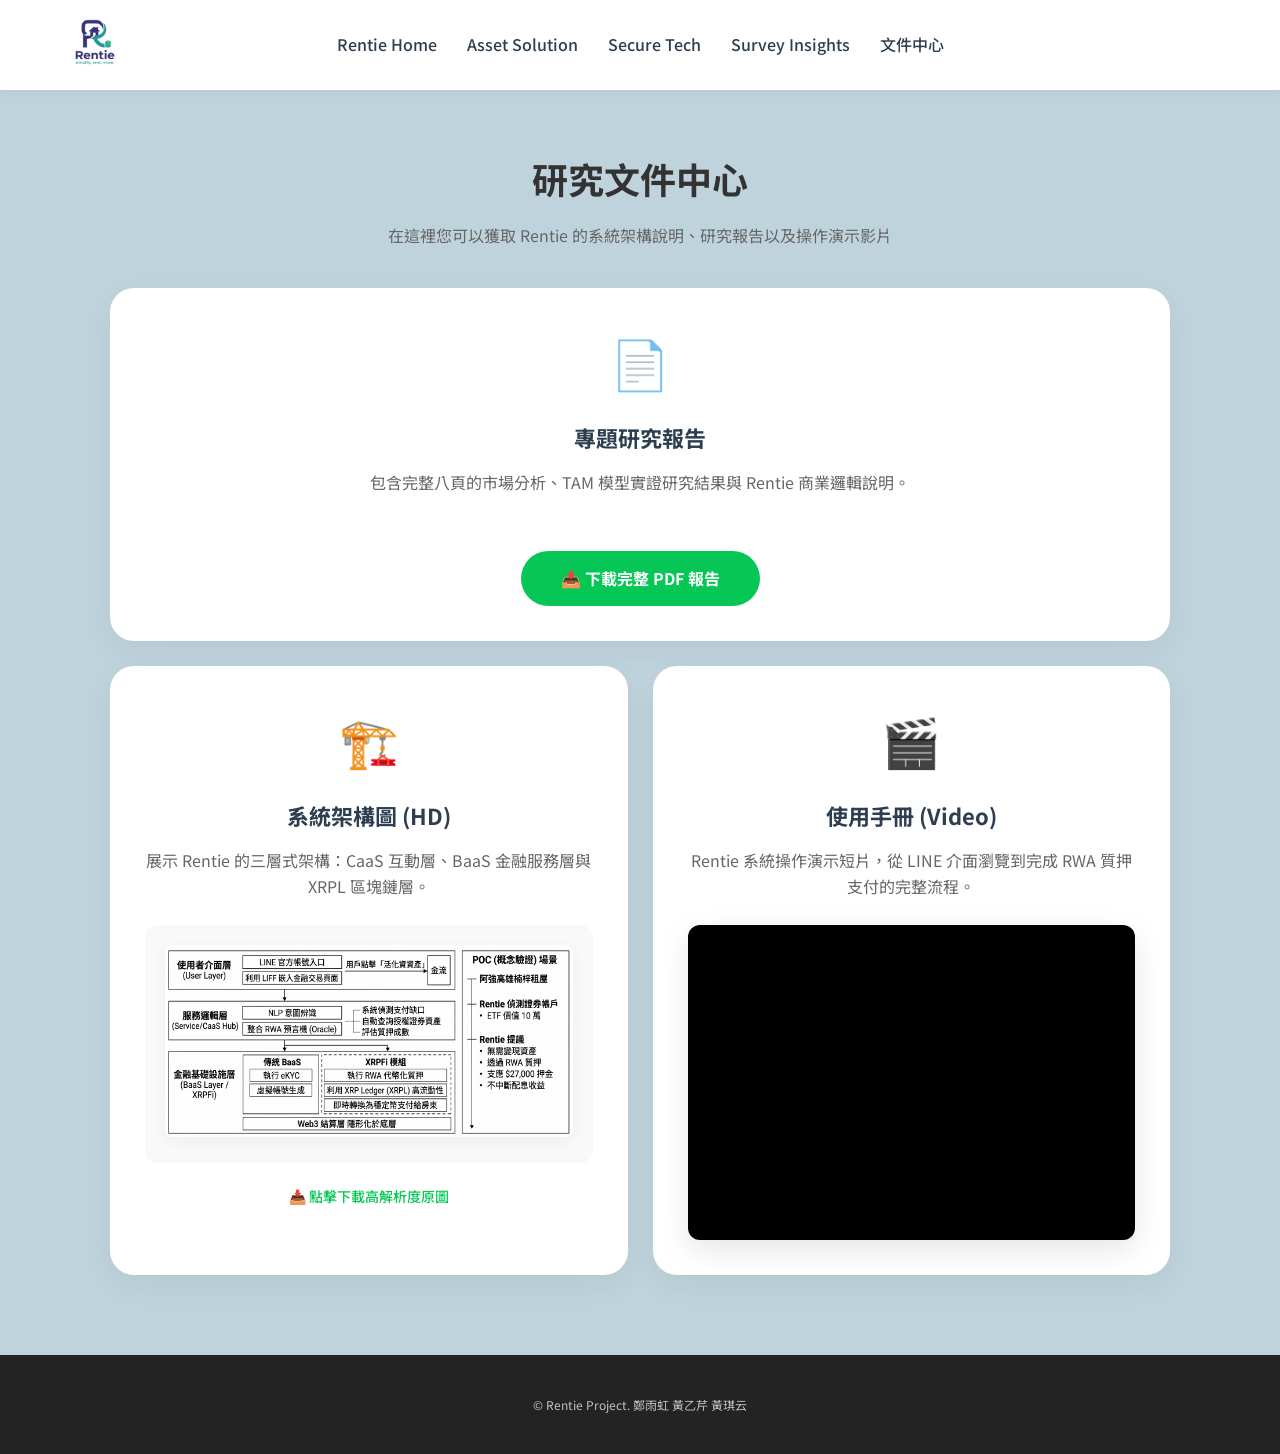
==== doc_center.html @ cee9d274 "Add files via upload" ====
<!DOCTYPE html>
<html lang="zh-TW">
<head>
    <meta charset="UTF-8">
    <meta name="viewport" content="width=device-width, initial-scale=1.0">
    <title>Rentie | 文件中心 - Rentie 研究資源</title>
    <link rel="icon" type="image/png" href="./logo.png">
    <link rel="stylesheet" href="./index.css?v=2">
    <link href="https://fonts.googleapis.com/css2?family=Noto+Sans+TC:wght@300;400;700&display=swap" rel="stylesheet">
    
</head>
<body>
    <nav class="navbar">
        <div class="nav-container">
            <a href="./index.html" class="logo">
                <img src="./logo.png" alt="Rentie Logo">
            </a>
            <ul class="nav-links">
                <li><a href="./index.html">Rentie Home</a></li>
                <li><a href="./solution.html">Asset Solution</a></li>
                <li><a href="./secure.html">Secure Tech</a></li>
                <li><a href="./insights.html">Survey Insights</a></li>
                <li><a href="./doc_center.html">文件中心</a></li>
            </ul>
            <div class="nav-placeholder"></div>
        </div>
    </nav>

    <main>
        
<div class="files-wrapper">
    <div class="container">

        <header class="files-header">
            <h1>研究文件中心</h1>
            <p>在這裡您可以獲取 Rentie 的系統架構說明、研究報告以及操作演示影片</p>
        </header>

        <div class="files-grid">

            <div class="bento-card file-card">
                <div class="file-icon">📄</div>
                <h3>專題研究報告</h3>
                <p>包含完整八頁的市場分析、TAM 模型實證研究結果與 Rentie 商業邏輯說明。</p>
                <div class="file-action">
                    <a href="./Rentie_Research.pdf" class="btn-main" download>
                        📥 下載完整 PDF 報告
                    </a>
                </div>
            </div>

            <div class="bento-card file-card">
                <div class="file-icon">🏗️</div>
                <h3>系統架構圖 (HD)</h3>
                <p>展示 Rentie 的三層式架構：CaaS 互動層、BaaS 金融服務層與 XRPL 區塊鏈層。</p>

                <div class="arch-preview" onclick="openImageModal()">
                    <img src="./architechure.png" alt="Rentie System Architecture" id="archImg"
                        class="clickable-img">
                    <div class="click-hint">🔍 點擊放大查看</div>
                </div>

                <div class="file-action">
                    <a href="./architechure.png" class="btn-sub" download>📥 點擊下載高解析度原圖</a>
                </div>
            </div>

            <div class="bento-card file-card">
                <div class="file-icon">🎬</div>
                <h3>使用手冊 (Video)</h3>
                <p>Rentie 系統操作演示短片，從 LINE 介面瀏覽到完成 RWA 質押支付的完整流程。</p>
                <div class="video-container">
                    <iframe width="100%" height="315" src="https://www.youtube.com/embed/你的影片專屬代碼" title="YouTube video player" frameborder="0" allow="accelerometer; autoplay; clipboard-write; encrypted-media; gyroscope; picture-in-picture; web-share" allowfullscreen></iframe>
                </div>
            </div>

        </div>
    </div>
</div>

<div id="imageModal" class="custom-modal" onclick="closeImageModal()">
    <span class="close-modal">&times;</span>
    <img class="modal-content" id="expandedImg">
</div>

    </main>

    <footer class="footer">
        <p>&copy; Rentie Project. 鄭雨虹  黃乙芹  黃琪云</p>
    </footer>

    <script>
        const observerOptions = { threshold: 0.15 };
        const observer = new IntersectionObserver((entries) => {
            entries.forEach(entry => {
                if (entry.isIntersecting) entry.target.classList.add('active');
            });
        }, observerOptions);
        document.querySelectorAll('.reveal').forEach(el => observer.observe(el));
    </script>

<button onclick="scrollToTop()" id="backToTopBtn" title="回最頂端">
    <span class="arrow">↑</span>
    <span class="text">TOP</span>
</button>

<script>
    // 取得按鈕
    const mybutton = document.getElementById("backToTopBtn");

    // 當使用者向下捲動 300px 時，顯示按鈕
    window.onscroll = function() {
        if (document.body.scrollTop > 300 || document.documentElement.scrollTop > 300) {
            mybutton.style.display = "flex";
            mybutton.style.opacity = "1";
        } else {
            mybutton.style.opacity = "0";
            // 延遲隱藏，讓淡出動畫跑完
            setTimeout(() => {
                if(mybutton.style.opacity === "0") mybutton.style.display = "none";
            }, 300);
        }
    };

    // 捲動到最頂端的函式
    function scrollToTop() {
        window.scrollTo({
            top: 0,
            behavior: 'smooth' // 讓捲動過程變得很滑順
        });
    }
</script>
    
<script>
    // 控制圖片放大的 JavaScript
    function openImageModal() {
        const modal = document.getElementById("imageModal");
        const img = document.getElementById("archImg");
        const modalImg = document.getElementById("expandedImg");

        modal.style.display = "flex"; // 顯示黑底區塊
        modalImg.src = img.src;       // 把原本圖片的路徑塞給放大的圖片
    }

    function closeImageModal() {
        document.getElementById("imageModal").style.display = "none"; // 點擊旁邊就隱藏
    }
</script>

</body>
</html>
---- index.css ----
/* ==========================================================================
   Rentie 專案 - 核心樣式表 (Core Stylesheet)
   ========================================================================== */

/* --- 1. 全域變數 (CSS Variables) --- */
:root {
    /* 色彩計畫 */
    --oat-latte: #bfd3dc;      
    --charcoal: #333333;       /* 深炭灰文字 */
    --morandi-blue: #98A8B0;   /* 莫蘭迪藍 */
    --line-green: #06C755;     /* LINE 綠色點綴 */
    --light-gray: #F4F5F7;     /* 淺灰背景 */
    --dark-text: #2C3E50;      /* 深色字體 */
    --white: #ffffff;
    
    /* 圓角與陰影設定 */
    --radius-lg: 24px;
    --radius-md: 16px;
    --shadow: 0 10px 30px rgba(0, 0, 0, 0.05);
}

/* --- 2. 基礎重置與排版 (Reset & Base) --- */
* {
    margin: 0;
    padding: 0;
    box-sizing: border-box;
}

html {
    scroll-behavior: smooth; /* 平滑捲動 */
}

body {
    font-family: 'Noto Sans TC', sans-serif;
    color: var(--dark-text);
    line-height: 1.6;
    background-color: var(--light-gray);
}

.container {
    max-width: 1100px;
    margin: 0 auto;
    padding: 0 20px;
}

/* --- 3. 導覽列 (Navigation) --- */
.navbar {
    background: var(--white);
    width: 100%;
    height: 90px;
    position: sticky;
    top: 0;
    z-index: 1000;
    box-shadow: 0 2px 10px rgba(0, 0, 0, 0.05);
    display: flex;
    align-items: center;
}

.nav-container {
    display: grid;
    grid-template-columns: 1fr auto 1fr;
    align-items: center;
    width: 100%;
    padding: 0 40px;
}

.logo { justify-self: start; }
.logo img { height: 70px; width: auto; object-fit: contain; padding: 5px 0; transition: transform 0.3s ease; }

.nav-links { list-style: none; display: flex; gap: 30px; justify-self: center; }
.nav-links a { text-decoration: none; color: var(--dark-text); font-weight: 500; transition: 0.3s; }
.nav-links a:hover { color: var(--line-green); }
.nav-placeholder { justify-self: end; width: 0; }

/* --- 4. 共用 UI 元件 (Global Components) --- */
.section { padding: 100px 0; }

.section-title {
    font-size: 32px;
    font-weight: 700;
    text-align: center;
    margin: 80px 0 40px 0;
    color: var(--charcoal);
    position: relative;
}

.section-title::after {
    content: '';
    width: 50px;
    height: 4px;
    background: var(--line-green);
    position: absolute;
    bottom: -15px;
    left: 50%;
    transform: translateX(-50%);
}

.btn-main {
    display: inline-block;
    background: var(--line-green);
    color: var(--white);
    padding: 15px 40px;
    border-radius: 30px;
    text-decoration: none;
    font-weight: bold;
    margin-top: 30px;
    transition: 0.3s;
}

.btn-main:hover {
    transform: translateY(-3px);
    box-shadow: 0 10px 20px rgba(6, 199, 85, 0.3);
}

/* 進場動畫效果 (Reveal) */
.reveal { opacity: 0; transition: all 0.8s ease-out; }
.reveal.active { opacity: 1; animation: fadeInUp 0.8s ease-out forwards; }
@keyframes fadeInUp {
    from { opacity: 0; transform: translateY(30px); }
    to { opacity: 1; transform: translateY(0); }
}

/* --- 5. 首頁：便當格佈局 (Bento Grid) --- */
.home-wrapper {
    background-color: var(--oat-latte);
    padding-bottom: 80px;
    color: var(--charcoal);
}

.bento-container {
    max-width: 1200px;
    margin: 0 auto;
    padding: 0 20px;
}

.bento-card {
    background: var(--white);
    border-radius: var(--radius-lg);
    padding: 35px;
    box-shadow: var(--shadow);
    transition: transform 0.3s cubic-bezier(0.175, 0.885, 0.32, 1.275);
}
.bento-card:hover { transform: translateY(-5px); box-shadow: 0 15px 30px rgba(193,203,205); }

/* 服務流程 */
/* --- 1. 服務流程 (改為直向大卡片佈局) --- */
.steps-grid { 
    display: flex; 
    flex-direction: column; /* 🎯 關鍵：強制改為垂直向下排列 */
    gap: 40px; /* 卡片之間的距離拉大 */
    max-width: 900px; /* 限制最大寬度，讓文字不會太散，畫面集中 */
    margin: 0 auto; 
}

.step-card { 
    text-align: center; 
    padding: 40px 50px; /* 內部留白加大，看起來更大氣 */
}

.step-num {
    width: 50px; 
    height: 50px; /* 數字圈圈放大 */
    background: var(--charcoal); 
    color: var(--oat-latte);
    border-radius: 50%; 
    display: flex; 
    align-items: center; 
    justify-content: center;
    font-size: 24px; 
    font-weight: bold; 
    margin: 0 auto 20px auto;
}

.step-card h3 { 
    margin-bottom: 15px; 
    font-size: 24px; 
    font-weight: 700; 
}

.step-card p { 
    max-width: 600px; /* 限制說明文字的寬度，讓排版更居中對齊 */
    margin: 0 auto; 
    color: #555; 
    font-size: 16px; 
    line-height: 1.6; 
}

.mockup-box { 
    background: transparent; /* 移除原本的灰色底色，讓圖片更融入 */
    height: auto; /* 高度自動適應你的圖片 */
    margin-top: 30px; 
    display: flex; 
    align-items: center; 
    justify-content: center; 
    border: none; /* 移除虛線邊框 */
}

/* 🎯 專門對付你放進去的圖片，讓它自適應且不會超出版界 */
.mockup-box img {
    width: 100%;
    max-width: 100%;
    height: auto;
    border-radius: 12px;
    box-shadow: 0 5px 20px rgba(0,0,0,0.08); /* 給圖片加一點高級感陰影 */
}
/* Persona 受眾卡片 */
.persona-grid { display: grid; grid-template-columns: repeat(2, 1fr); gap: 20px; }
.persona-card { display: flex; flex-direction: column; gap: 20px; }
.persona-card.oat-bg { background: var(--oat-latte); color: var(--charcoal); border: 1px solid rgb(249, 217, 211); }
.persona-card.charcoal-bg { background: rgba(211,191,187); color: var(--black); }
.persona-header { display: flex; align-items: center; gap: 20px; }
.persona-avatar { width: 80px; height: 80px; border-radius: 50%; object-fit: cover; border: 4px solid var(--white); box-shadow: 0 4px 10px rgba(193 203 205); }
.persona-card.charcoal-bg .persona-avatar { border-color: var(--charcoal); box-shadow: 0 0 0 4px var(--oat-latte); }
.persona-quote { font-size: 18px; font-style: italic; font-weight: 700; padding-left: 15px; border-left: 4px solid var(--charcoal); margin: 10px 0; line-height: 1.5; }


/* 核心優勢與信任背書 */
.value-grid { display: grid; grid-template-columns: repeat(3, 1fr); gap: 20px; }
.trust-section { text-align: center; margin-top: 80px; }
.trust-logos { display: flex; justify-content: center; gap: 20px; margin-top: 20px; flex-wrap: wrap; }
.trust-badge { padding: 12px 25px; background: var(--white); border-radius: 30px; font-weight: 700; color: var(--charcoal); box-shadow: 0 4px 10px rgba(0, 0, 0, 0.05); border: 1px solid #eee; }


/* --- 6. 首頁：AI 對話大門 (Hero Chat) --- */
.hero-chat-container { display: flex; flex-direction: column; align-items: center; justify-content: center; text-align: center; padding: 80px 20px; }
.hero-ai-title { font-size: 48px; margin-bottom: 15px; color: #333; }
.hero-ai-title .highlight { color: #2B4C7E; }
.hero-ai-subtitle { font-size: 20px; color: #666; margin-bottom: 40px; }
.hero-stats { display: flex; gap: 60px; margin-bottom: 50px; }
.hero-input-wrapper { width: 100%; max-width: 800px; position: relative; z-index: 10; }

.input-box { display: flex; align-items: center; background: var(--white); border-radius: 40px; padding: 10px 20px; box-shadow: var(--shadow); border: 1px solid #eee; }
.input-box .icon-bot { font-size: 24px; margin-right: 15px; }
.input-box input { flex: 1; border: none; background: transparent; font-size: 18px; padding: 15px 0; outline: none; color: #333; }
.input-box .btn-send { background: #2B4C7E; color: white; border: none; border-radius: 50%; width: 45px; height: 45px; cursor: pointer; font-size: 18px; transition: 0.3s; }
.input-box .btn-send:hover { background: #1e3a63; transform: scale(1.05); }

.suggestion-chips { display: flex; justify-content: center; gap: 15px; margin-top: 25px; flex-wrap: wrap; }
.suggestion-chips button { background: transparent; border: 1px solid #ccc; padding: 10px 20px; border-radius: 25px; font-size: 15px; color: #555; cursor: pointer; transition: 0.3s; }
.suggestion-chips button:hover { border-color: #2B4C7E; color: #2B4C7E; background: #f0f4f8; }

.main-ai-chat-area { width: 100%; max-width: 800px; background: #F8F9FA; border-radius: 20px; border: 1px solid #eee; margin-top: 20px; padding: 30px; height: 400px; overflow-y: auto; text-align: left; transition: all 0.5s ease; }
.main-ai-chat-area.hidden { display: none; }


/* --- 7. AI 聊天室共用氣泡樣式 --- */
.msg-wrapper { display: flex; align-items: flex-start; margin-bottom: 15px; gap: 10px; width: 100%; animation: softFadeIn 0.3s ease-out forwards; }
@keyframes softFadeIn { from { opacity: 0; transform: translateY(10px); } to { opacity: 1; transform: translateY(0); } }

.msg-wrapper.rentie { flex-direction: row; }
.msg-wrapper.user { flex-direction: row-reverse; }

.avatar { width: 40px; height: 40px; border-radius: 50%; background-color: var(--white); object-fit: cover; box-shadow: 0 2px 5px rgba(0, 0, 0, 0.1); flex-shrink: 0; }
.msg-bubble { padding: 12px 16px; border-radius: 18px; font-size: 14px; line-height: 1.5; max-width: 70%; position: relative; box-shadow: 0 1px 2px rgba(0, 0, 0, 0.1); }
.rentie .msg-bubble { background: var(--white); color: #333; border-top-left-radius: 2px; }
.user .msg-bubble { background: var(--line-green); color: var(--white); border-top-right-radius: 2px; }


/* --- 8. 問卷儀表板 (Survey Dashboard) --- */
.dashboard-bg { background-color: #f4f7f6; padding-top: 40px; padding-bottom: 60px; min-height: 100vh;}
.kpi-grid { display: grid; grid-template-columns: repeat(3, 1fr); gap: 20px; margin-bottom: 30px; }
.kpi-card { background: var(--white); border-radius: 12px; padding: 25px; box-shadow: var(--shadow); border-left: 5px solid #2B4C7E; transition: transform 0.3s ease; }
.kpi-card:hover { transform: translateY(-5px); }
.kpi-card h4 { margin: 0 0 10px 0; color: #666; font-size: 15px; font-weight: 500;}
.kpi-value { font-size: 32px; font-weight: 700; color: #333; }
.kpi-trend { margin-top: 10px; font-size: 13px; font-weight: 600; }
.kpi-trend.positive { color: #06C755; }
.kpi-trend.neutral { color: #f39c12; }

.charts-grid { display: grid; grid-template-columns: 1.2fr 0.8fr; gap: 25px; margin-bottom: 30px; }
.chart-card { background: var(--white); border-radius: 12px; padding: 25px; box-shadow: var(--shadow); }
.chart-title { font-size: 18px; color: #2B4C7E; margin: 0 0 20px 0; padding-bottom: 12px; border-bottom: 1px solid #eee; font-weight: 700; }
.chart-container { position: relative; height: 380px; width: 100%; }

.insight-summary-card { background: #2B4C7E; color: var(--white); padding: 25px; border-radius: 12px; display: flex; align-items: center; gap: 20px; box-shadow: 0 10px 20px rgba(43, 76, 126, 0.15); }
.insight-summary-card p { margin: 0; line-height: 1.7; font-size: 15px; }


/* --- 9. 其他頁面共用元件 (Other Pages) --- */
.tech-bg { background: #E9ECEF; }
.tech-grid { display: grid; grid-template-columns: repeat(3, 1fr); gap: 30px; text-align: center; }
.tech-item .icon { font-size: 40px; margin-bottom: 20px; }
.caas-flex { display: flex; align-items: center; gap: 60px; }
.caas-info { flex: 1; }
.phone-wrapper { width: 350px; height: 600px; background: #ABC1D1; border-radius: 30px; border: 8px solid #222; display: flex; flex-direction: column; overflow: hidden; }
.phone-header { background: #232323; color: white; padding: 15px; text-align: center; font-size: 14px; }
.chat-area { flex: 1; padding: 15px; overflow-y: auto; display: flex; flex-direction: column; gap: 10px; }
.action-area { padding: 15px; background: white; border-top: 1px solid #EEE; }
.btn-chat { width: 100%; padding: 10px; background: var(--line-green); color: white; border: none; border-radius: 20px; cursor: pointer; display: none; font-weight: bold; margin-bottom: 5px; }
.btn-chat.active { display: block; }
.footer { text-align: center; padding: 40px 0; background: #232323; color: #BDC3C7; font-size: 12px; }


/* --- 10. 響應式佈局 (Media Queries) --- */
@media (max-width: 992px) {
    .steps-grid, .persona-grid, .value-grid, .tech-grid, .kpi-grid, .charts-grid { grid-template-columns: 1fr; }
    .hero-stats { flex-direction: column; gap: 20px; }
}

@media (max-width: 768px) {
    .nav-container { display: flex; flex-direction: column; gap: 15px; padding: 15px; }
    .caas-flex { flex-direction: column; }
    .section-title { font-size: 26px; }
}

/* ----------分頁2------------ */
/* --- 11. 資產活化頁面 (Asset Solution) --- */
/* =========================================
   11. 資產活化頁面 (Asset Solution)
   ========================================= */

.solution-wrapper {
    background-color: var(--oat-latte, #F5F5DC);
    padding-bottom: 80px;
    min-height: 100vh;
    color: var(--charcoal, #333333);
}

.solution-header {
    text-align: center;
    padding: 60px 0 40px;
}
.solution-header h1 { font-size: 36px; font-weight: 700; margin-bottom: 15px; color: var(--charcoal, #333333); }
.solution-header p { color: #666; max-width: 700px; margin: 0 auto; line-height: 1.6; }

/* 1. 核心技術架構 (深色卡片) */
.tech-main-card {
    background-color: rgb(227, 212, 211);
    color: black;
    border-radius: 24px;
    padding: 40px;
    margin-bottom: 50px;
    display: grid;
    grid-template-columns: 1.2fr 0.8fr;
    gap: 40px;
    align-items: center;
    box-shadow: 0 10px 30px rgba(0,0,0,0.1);
}
.tech-content h2 { color: var( #000000); margin-bottom: 25px; font-size: 28px; font-weight: 700; }
.tech-point { margin-bottom: 20px; }
.tech-point h4 { color: var(--black); font-size: 18px; margin-bottom: 5px; font-weight: 700; }
.tech-point p { font-size: 15px; opacity: 0.85; line-height: 1.6; }

.tech-visual-mini {
    background: rgb(241, 186, 183);
    border: 1px solid rgba(255,255,255,0.1);
    border-radius: 20px;
    padding: 40px;
    text-align: center;
}
.shield-icon { font-size: 70px; margin-bottom: 15px; }
.green-text { color: var(--black); font-weight: 700; font-size: 20px; margin-bottom: 10px; }
.sub-text { opacity: 0.7; font-size: 14px; line-height: 1.5; }

/* 2. 風控體系 (三格白卡) */
.solution-wrapper .section-title {
    text-align: center; font-size: 30px; font-weight: 700; margin: 0 0 40px 0; color: var(--charcoal, #333333); position: relative;
}
.solution-wrapper .section-title::after {
    content: ''; width: 50px; height: 4px; background: var(--line-green, #06C755); position: absolute; bottom: -15px; left: 50%; transform: translateX(-50%);
}

.risk-grid {
    display: grid; grid-template-columns: repeat(3, 1fr); gap: 20px; margin-bottom: 60px;
}
.risk-card {
    background: #FFFFFF; padding: 30px; border-radius: 24px;
    box-shadow: 0 8px 20px rgba(0,0,0,0.05); transition: transform 0.3s;
}
.risk-card:hover { transform: translateY(-5px); }
.risk-card .icon { font-size: 32px; display: block; margin-bottom: 15px; }
.risk-card h3 { font-size: 18px; font-weight: 700; margin-bottom: 12px; color: var(--charcoal, #333333); }
.risk-card p { font-size: 14px; color: #666; line-height: 1.6; }

/* 3. 生命週期 (橫向流程) */
.lifecycle-section {
    background: #FFFFFF; border-radius: 24px; padding: 50px 40px;
    box-shadow: 0 8px 20px rgba(0,0,0,0.05);
}
.lifecycle-title { text-align: center; font-size: 26px; font-weight: 700; color: var(--charcoal, #333333); margin-bottom: 50px; }

.lifecycle-grid {
    display: flex; justify-content: space-between; position: relative; margin-bottom: 40px;
}
/* 步驟中間的灰色橫線 */
.lifecycle-grid::after {
    content: ''; position: absolute; top: 30px; left: 10%; right: 10%;
    height: 2px; background: #E0E0E0; z-index: 1;
}
.step-item { flex: 1; text-align: center; position: relative; z-index: 2; padding: 0 10px; }
.step-dot {
    width: 60px; height: 60px; background: var(--charcoal, #333333); color: #FFFFFF;
    border-radius: 50%; display: flex; align-items: center; justify-content: center;
    margin: 0 auto 15px; font-size: 20px; font-weight: 700;
    border: 5px solid #FFFFFF; box-shadow: 0 4px 10px rgba(0,0,0,0.1);
}
.step-item h4 { font-size: 16px; font-weight: 700; color: var(--charcoal, #333333); margin-bottom: 10px; }
.step-item p { font-size: 13px; color: #888; line-height: 1.5; }

/* 補充說明區塊 */
.baas-notice {
    background: #F9F9F9; padding: 25px; border-radius: 16px;
    border-left: 6px solid var(--line-green, #06C755);
}
.baas-notice h4 { font-weight: 700; color: var(--charcoal, #333333); margin-bottom: 10px; }
.baas-notice p { font-size: 14px; color: #555; line-height: 1.6; margin: 0;}

/* 手機版設定 (自動變成直立排列) */
@media (max-width: 992px) {
    .tech-main-card { grid-template-columns: 1fr; }
    .risk-grid { grid-template-columns: 1fr; }
    .lifecycle-grid { flex-direction: column; gap: 30px; }
    .lifecycle-grid::after { display: none; }
}

/* -----第三頁 */
/* =========================================
   12. 安全科技頁面 (Secure Tech)
   ========================================= */

.secure-wrapper {
    background-color: var(--oat-latte, #F5F5DC);
    padding-bottom: 80px;
    min-height: 100vh;
}

/* 頂部 Hero 區：標題與互動手機 */
.secure-hero {
    padding: 60px 0;
    display: flex;
    align-items: center;
    gap: 60px;
}

.secure-info { flex: 1; }
.secure-info h1 { font-size: 42px; font-weight: 700; margin-bottom: 20px; color: var(--charcoal, #333333); }
.secure-info p { font-size: 18px; color: #666; line-height: 1.6; }

.trust-badge-inline {
    background: #ffffff;
    padding: 10px 20px;
    border-radius: 30px;
    border: 1px solid #ddd;
    font-weight: 700;
    color: var(--charcoal, #333333);
    display: inline-block;
    box-shadow: 0 4px 10px rgba(0,0,0,0.03);
}

/* 安全便當格 (Bento Grid) */
.secure-bento-grid {
    display: grid;
    grid-template-columns: repeat(3, 1fr);
    gap: 25px;
    margin-top: 40px;
}

.secure-card {
    background: #ffffff;
    border-radius: var(--radius-lg, 24px);
    padding: 35px;
    box-shadow: var(--shadow, 0 10px 30px rgba(0,0,0,0.05));
    transition: transform 0.3s ease;
    display: flex;
    flex-direction: column;
}
.secure-card:hover { transform: translateY(-5px); }

.card-icon { font-size: 40px; margin-bottom: 20px; }
.card-title { 
    font-size: 20px; 
    font-weight: 700; 
    margin-bottom: 20px; 
    color: var(--charcoal, #333333); 
    display: flex; 
    align-items: center; 
    gap: 10px;
}

.card-content { list-style: none; padding: 0; }
.card-content li { 
    margin-bottom: 15px; 
    font-size: 15px; 
    line-height: 1.6; 
    color: #555;
    padding-left: 25px;
    position: relative;
}
.card-content li::before {
    content: '🔒';
    position: absolute;
    left: 0;
    font-size: 14px;
}

/* 手機模擬器內部的 FaceID 模擬 */
.faceid-overlay {
    position: absolute;
    top: 0; left: 0; width: 100%; height: 100%;
    background: rgba(0,0,0,0.7);
    display: flex;
    flex-direction: column;
    align-items: center;
    justify-content: center;
    color: white;
    z-index: 100;
    border-radius: 20px; /* 貼合手機框 */
    opacity: 0;
    pointer-events: none;
    transition: 0.3s ease;
}
.faceid-overlay.active { opacity: 1; pointer-events: auto; }
.faceid-icon { font-size: 60px; margin-bottom: 15px; animation: pulse 1.5s infinite; }

@keyframes pulse {
    0% { transform: scale(1); }
    50% { transform: scale(1.1); }
    100% { transform: scale(1); }
}

/* 響應式：手機版自動變成直向 */
@media (max-width: 992px) {
    .secure-hero { flex-direction: column; text-align: center; }
    .secure-bento-grid { grid-template-columns: 1fr; }
}

/* --------第四頁 */
/* =========================================
   問卷儀表板：額外擴充樣式 (Survey Insights)
   ========================================= */

.insights-header { padding: 40px 0 30px; text-align: center; }
.insights-header h1 { font-size: 36px; font-weight: 700; color: var(--charcoal, #333333); margin-bottom: 10px; }
.insights-header p { color: #666; }

.kpi-card.success-kpi { border-left-color: var(--line-green, #06C755); }
.kpi-card.success-kpi .kpi-trend { color: var(--charcoal, #333333); }

.chart-container.custom-height {
    height: 420px; 
    display: flex;
    justify-content: center; /* 確保畫布置中 */
    align-items: center;
}
.chart-card h3.chart-title {
    text-align: center;
    margin-bottom: 25px;
    color: var(--charcoal, #333333);
}
.insight-summary-card.summary-margin { margin-top: 10px; }

/* ----最後一頁 */
/* =========================================
   13. 研究文件中心 (File Center)
   ========================================= */

.files-wrapper {
    background-color: var(--oat-latte, #F5F5DC);
    padding-bottom: 80px;
    min-height: 100vh;
}

.files-header {
    text-align: center;
    padding: 60px 0 40px;
}
.files-header h1 { font-size: 36px; font-weight: 700; color: var(--charcoal); margin-bottom: 15px; }
.files-header p { color: #666; }

/* 文件網格佈局 */
.files-grid {
    display: grid;
    grid-template-columns: repeat(2, 1fr); /* 兩欄佈局 */
    gap: 25px;
}

/* 第一個下載卡片佔滿兩欄 (或維持單欄，看你喜好) */
.file-card:first-child {
    grid-column: span 2;
}

.file-card {
    text-align: center;
}
.file-icon { font-size: 48px; margin-bottom: 20px; }
.file-card h3 { font-size: 22px; font-weight: 700; margin-bottom: 15px; }
.file-card p { color: #666; margin-bottom: 25px; line-height: 1.6; }

/* 圖片預覽區域 */
.arch-preview {
    background: #f9f9f9;
    padding: 20px;
    border-radius: 12px;
    margin-bottom: 20px;
    position: relative; /* 為了讓放大提示定位 */
    cursor: pointer;    /* 滑鼠變手指 */
    overflow: hidden;
}
.arch-preview img {
    max-width: 100%;
    height: auto;
    border-radius: 8px;
    box-shadow: 0 4px 15px rgba(0,0,0,0.05);
}
.clickable-img {
    max-width: 100%;
    height: auto;
    border-radius: 8px;
    box-shadow: 0 4px 15px rgba(0,0,0,0.05);
    transition: transform 0.3s ease; /* 圖片微縮放動畫 */
}

/* 滑鼠移過去時，圖片微微放大 */
.arch-preview:hover .clickable-img {
    transform: scale(1.02);
}

/* "點擊放大" 的黑色小提示框 */
.click-hint {
    position: absolute;
    bottom: 30px;
    right: 30px;
    background: rgba(0, 0, 0, 0.7);
    color: white;
    padding: 6px 14px;
    border-radius: 20px;
    font-size: 13px;
    font-weight: bold;
    pointer-events: none;
    opacity: 0;
    transition: opacity 0.3s ease;
}

/* 滑鼠移過去時，提示框浮現 */
.arch-preview:hover .click-hint {
    opacity: 1;
}
/* --- 新增：黑底全螢幕模態框 (Lightbox) 樣式 --- */
.custom-modal {
    display: none; /* 預設隱藏 */
    position: fixed;
    z-index: 9999;
    left: 0;
    top: 0;
    width: 100%;
    height: 100%;
    background-color: rgba(0, 0, 0, 0.85); /* 半透明黑底 */
    backdrop-filter: blur(5px); /* 背景模糊化，增加高級感 */
    align-items: center;
    justify-content: center;
    cursor: zoom-out; /* 滑鼠變成縮小圖示，提示可以點擊關閉 */
}

/* 放大的圖片本體 */
.modal-content {
    max-width: 90%;
    max-height: 90vh;
    border-radius: 12px;
    box-shadow: 0 10px 40px rgba(0,0,0,0.3);
    animation: zoomIn 0.3s cubic-bezier(0.175, 0.885, 0.32, 1.275); /* 彈跳進場動畫 */
}

@keyframes zoomIn {
    from { transform: scale(0.8); opacity: 0; }
    to { transform: scale(1); opacity: 1; }
}

/* 右上角的打叉關閉按鈕 */
.close-modal {
    position: absolute;
    top: 30px;
    right: 50px;
    color: #f1f1f1;
    font-size: 50px;
    font-weight: bold;
    cursor: pointer;
    transition: 0.3s;
}

.close-modal:hover {
    color: var(--line-green, #06C755);
}
/* 影片預覽區域 */
.video-container {
    background: #333;
    border-radius: 12px;
    overflow: hidden;
    min-height: 200px;
    display: flex;
    align-items: center;
    justify-content: center;
}
.video-placeholder {
    color: #999;
    font-size: 14px;
}

/* 按鈕樣式微調 */
.btn-sub {
    font-size: 14px;
    color: var(--line-green);
    text-decoration: none;
    font-weight: 500;
}
.btn-sub:hover { text-decoration: underline; }

/* 手機版變單欄 */
@media (max-width: 768px) {
    .files-grid { grid-template-columns: 1fr; }
    .file-card:first-child { grid-column: span 1; }
}

/* 置頂按鈕 */
/* =========================================
   14. 全域置頂按鈕 (Back to Top Button)
   ========================================= */

#backToTopBtn {
    display: none; /* 預設隱藏 */
    position: fixed;
    bottom: 30px;
    right: 30px;
    z-index: 1000;
    width: 60px;
    height: 60px;
    background-color: var(--charcoal, #333333);
    color: var(--oat-latte, #F5F5DC);
    cursor: pointer;
    border: none;
    border-radius: 50%;
    flex-direction: column;
    align-items: center;
    justify-content: center;
    box-shadow: 0 4px 15px rgba(0, 0, 0, 0.2);
    transition: all 0.3s ease;
    opacity: 0;
}

#backToTopBtn:hover {
    background-color: var(--line-green, #06C755);
    transform: translateY(-5px); /* 移過去會微微往上浮 */
}

#backToTopBtn .arrow {
    font-size: 20px;
    font-weight: bold;
    line-height: 1;
}

#backToTopBtn .text {
    font-size: 10px;
    font-weight: 700;
    margin-top: 2px;
}

/* 手機版縮小一點，避免擋到內容 */
@media (max-width: 768px) {
    #backToTopBtn {
        bottom: 20px;
        right: 20px;
        width: 50px;
        height: 50px;
    }
}
/* --- 修改原本的影片容器樣式 --- */
.video-container {
    background: #000; /* 影片背景通常設為純黑 */
    border-radius: 12px;
    overflow: hidden;
    line-height: 0; /* 消除影片下方細微的白邊 */
    box-shadow: 0 10px 30px rgba(0,0,0,0.1);
}

.main-video {
    display: block;
    outline: none;
}
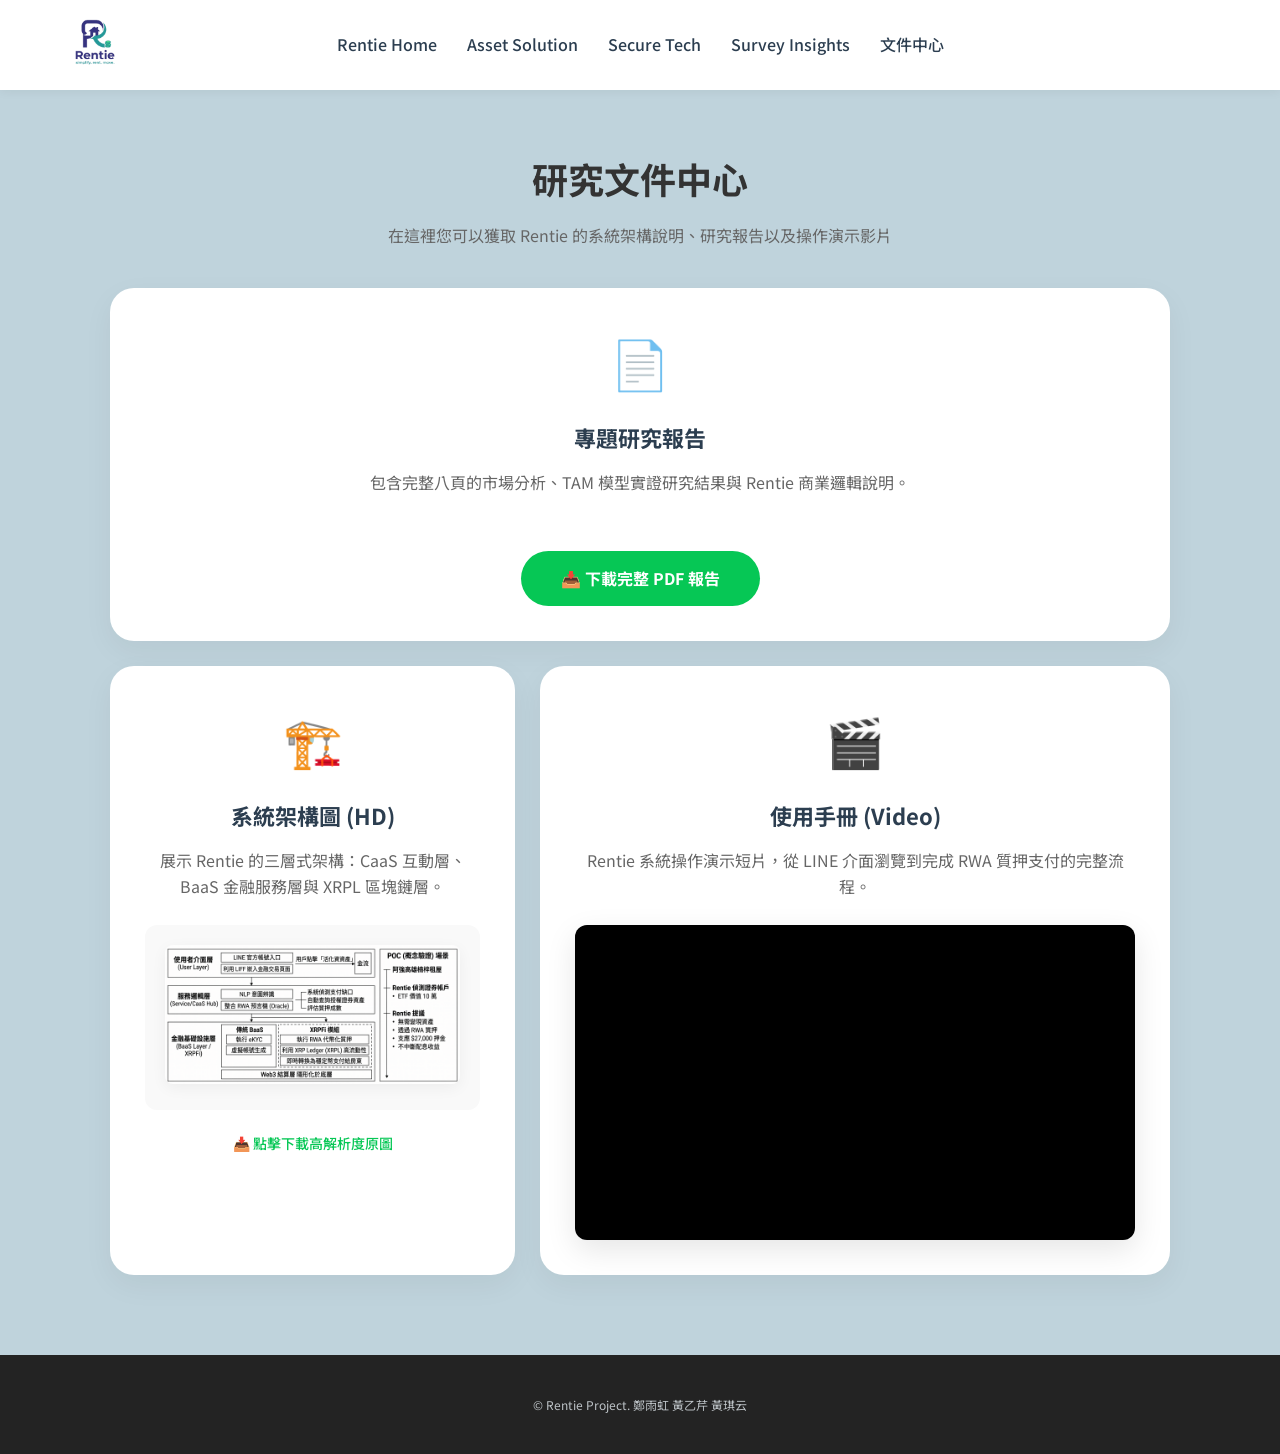
==== commit 20dbd4d7: "Add files via upload" ====
--- a/doc_center.html
+++ b/doc_center.html
@@ -70,7 +70,7 @@
                 <h3>使用手冊 (Video)</h3>
                 <p>Rentie 系統操作演示短片，從 LINE 介面瀏覽到完成 RWA 質押支付的完整流程。</p>
                 <div class="video-container">
-                    <iframe width="100%" height="315" src="https://www.youtube.com/embed/你的影片專屬代碼" title="YouTube video player" frameborder="0" allow="accelerometer; autoplay; clipboard-write; encrypted-media; gyroscope; picture-in-picture; web-share" allowfullscreen></iframe>
+                    <iframe width="560" height="315" src="https://www.youtube.com/embed/LesoMdhwD_Y?si=Iz-b55ba0dVVW7Cg" title="YouTube video player" frameborder="0" allow="accelerometer; autoplay; clipboard-write; encrypted-media; gyroscope; picture-in-picture; web-share" referrerpolicy="strict-origin-when-cross-origin" allowfullscreen></iframe>
                 </div>
             </div>
 
